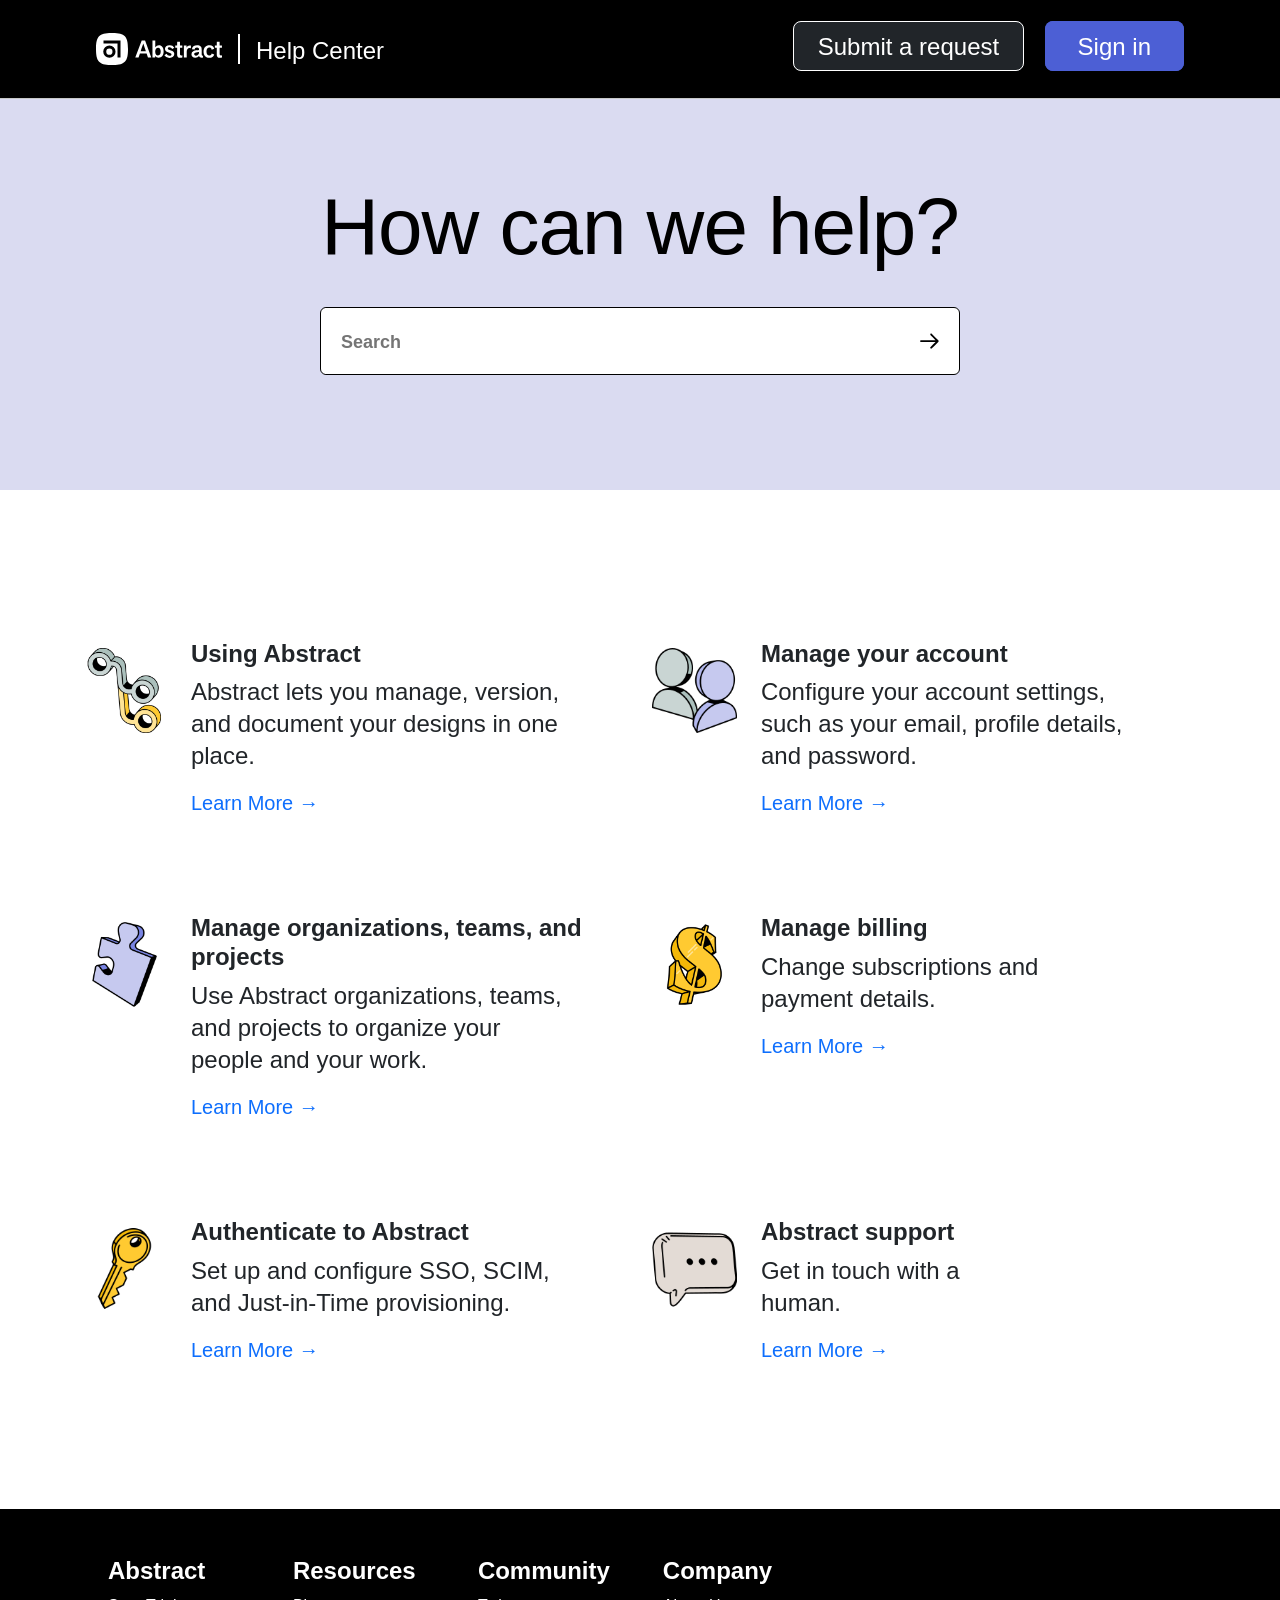
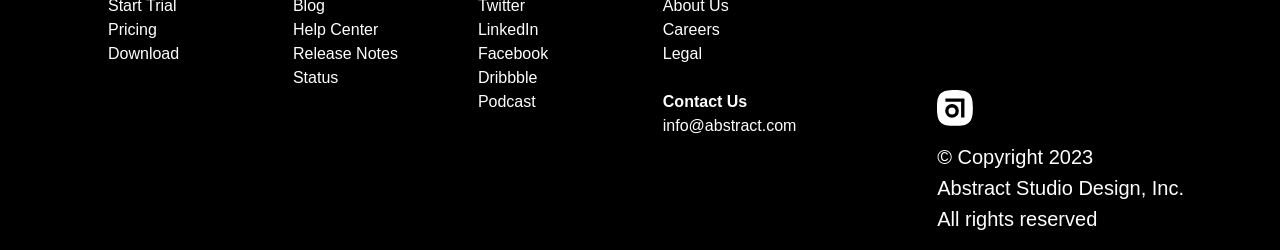
==== Abstract/index.html @ 1865569c "change project name" ====
<!DOCTYPE html>
<html lang="en">
  <head>
    <meta charset="UTF-8" />
    <link rel="stylesheet" href="style.css" />
    <link rel="stylesheet" href="bootstrap.min.css" />
    <link
      rel="stylesheet"
      href="https://cdnjs.cloudflare.com/ajax/libs/font-awesome/6.6.0/css/all.min.css"
      integrity="sha512-Kc323vGBEqzTmouAECnVceyQqyqdsSiqLQISBL29aUW4U/M7pSPA/gEUZQqv1cwx4OnYxTxve5UMg5GT6L4JJg=="
      crossorigin="anonymous"
      referrerpolicy="no-referrer"
    />
    <meta name="viewport" content="width=device-width, initial-scale=1.0" />
    <title>Abstract</title>
  </head>
  <body>
    <div class="header bg-black d-flex justify-content-between">
      <div class="d-flex align-items-center">
        <a href="" class="logo">
          <svg
            class="abstract-logo logo"
            xmlns="http://www.w3.org/2000/svg"
            viewBox="0 0 200 51"
            preserveAspectRatio="xMinYMid slice"
            style="width: 126px"
          >
            <g class="abstract-logo-mark" fill="#fff">
              <path
                d="M25.41 0C5.08 0 0 5.08 0 25.41s5.08 25.41 25.41 25.41 25.41-5.08 25.41-25.41S45.74 0 25.41 0zm-4.17 39.31A9.73 9.73 0 1 1 31 29.58a9.75 9.75 0 0 1-9.76 9.73zm17.67-.4h-4.77V16.67H11.91v-4.76h27z"
              ></path>
              <circle cx="21.24" cy="29.58" r="4.96"></circle>
            </g>
            <g class="abstract-logo-wordmark" fill="#fff">
              <path
                class="abstract-logo-letter-1"
                d="M70.9 28.81c2.37-6.59 3.32-9.26 4.19-12 1.26 3.92 2.56 7.58 4.08 12zM72.54 12L62.33 38.91h5.22l2.17-6.29h10.63l2.13 6.29h5.26L77.91 12z"
              ></path>
              <path
                class="abstract-logo-letter-2"
                d="M98.43 35.56c-2.82 0-4.46-2.33-4.46-6.37 0-3.62 1.91-5.9 4.61-5.9 2.55 0 4.12 2.32 4.12 6.13 0 4-1.64 6.14-4.27 6.14m-4.34-13.07V12h-4.46v26.9h4.27v-2.47a6.31 6.31 0 0 0 5.63 2.86c4.69 0 7.81-3.66 7.81-9.87s-2.85-9.87-7.31-9.87a7.3 7.3 0 0 0-5.94 2.94z"
              ></path>
              <path
                class="abstract-logo-letter-3"
                d="M116.71 22.8a4.77 4.77 0 0 1 4.29 2.67l3.32-2.25a8.44 8.44 0 0 0-7.48-3.82c-4.69 0-7.36 2.75-7.36 5.73s1.87 4.61 4.81 5.53l2 .65c2.86.91 3.51 1.45 3.51 2.71s-1.07 2-3 2a5.34 5.34 0 0 1-4.84-3.09l-3.47 2.29a9.35 9.35 0 0 0 8.12 4.27c4.73 0 7.67-2.56 7.67-6.07 0-3-1.91-4.61-5.26-5.68l-2-.61c-2.44-.76-3-1.3-3-2.44s.92-1.87 2.82-1.87"
              ></path>
              <path
                class="abstract-logo-letter-4"
                d="M133.3 23.52h3.7V20h-3.7v-6.2h-4.44l-.08 6.2h-3v3.57h3v10.4a5.92 5.92 0 0 0 1.07 4c.77.92 2 1.38 3.9 1.38a13.24 13.24 0 0 0 3.32-.43v-3.59a5.51 5.51 0 0 1-1.83.35c-1.38 0-1.94-.69-1.94-2.64z"
              ></path>
              <path
                class="abstract-logo-letter-5"
                d="M143.77 20h-4.27v19h4.5v-8.88a7.63 7.63 0 0 1 1-4.36 4.43 4.43 0 0 1 4-1.89 6.15 6.15 0 0 1 1.64.25V20a5.3 5.3 0 0 0-1.64-.3 5.44 5.44 0 0 0-5.26 3.18z"
              ></path>
              <path
                class="abstract-logo-letter-6"
                d="M163.54 30.93a5.57 5.57 0 0 1-.84 3 4.61 4.61 0 0 1-4 2c-2 0-2.9-1-2.9-2.4a2.34 2.34 0 0 1 1.64-2.33 18.72 18.72 0 0 1 6.07-1.15zm4.25-4c0-3-.4-4.54-1.58-5.65s-3.09-1.83-5.69-1.83c-4.85 0-7.91 2.29-8.21 6.42l4.28.38c.23-2.1 1.26-3.29 3.59-3.29a3.65 3.65 0 0 1 2.63.81 3 3 0 0 1 .73 2.29v1c-3 .19-6.68.72-8.55 1.56a5.25 5.25 0 0 0-3.48 5.08c0 3.4 2.45 5.57 5.92 5.57a7.63 7.63 0 0 0 6.22-2.71c.41 1.9 1.75 2.61 4.14 2.61a6.21 6.21 0 0 0 2-.31V36c-1.73.31-2-.7-2-2.18z"
              ></path>
              <path
                class="abstract-logo-letter-7"
                d="M175.35 29.31c0-4.23 2-6.17 4.57-6.17 1.8 0 3.17.84 3.7 3.35l4-1.37A7.33 7.33 0 0 0 180 19.4c-5.69 0-9.27 3.78-9.27 10s3.51 10.06 9 10.06c4.31 0 6.83-2.28 7.93-5.45l-4-1.37a3.51 3.51 0 0 1-3.7 3.09c-2.86-.01-4.61-2.22-4.61-6.42z"
              ></path>
              <path
                class="abstract-logo-letter-8"
                d="M196.23 23.52h3.67V20h-3.67v-6.2h-4.44l-.08 6.2h-3v3.57h3v10.4a5.92 5.92 0 0 0 1.07 4c.77.92 2 1.38 3.9 1.38a13.24 13.24 0 0 0 3.32-.43v-3.59a5.51 5.51 0 0 1-1.83.35c-1.38 0-1.94-.69-1.94-2.64z"
              ></path>
            </g>
          </svg>
        </a>
        <div class="separator ms-3"></div>
        <a href="" class="text-white d-inline fs-4 mt-1 ms-3 Help"
          >Help Center</a
        >
      </div>

      <div class="">
        <div class="d-none d-xl-block">
          <a href="" class="text-bg-dark px-4 rounded-3">Submit a request</a>
          <a href="" class="rounded-3 ms-3">Sign in</a>
        </div>
        <!-- <img
          src="img/search_24dp_5F6368_FILL0_wght400_GRAD0_opsz24.png"
          alt=""
          class="search-btn d-inline d-xl-none "
        /> -->
        <i
          class="fa-solid fa-magnifying-glass search-btn d-inline d-xl-none fa-xl"
          style="color: #ffffff"
        ></i>

        <i
          class="fa-solid fa-bars fa-xl menuBtn d-inline d-xl-none ms-2"
          style="color: #ffffff"
        ></i>
      </div>
    </div>
    <hr class="m-0 p-0" />
    <div
      class="text-white bg-black d-none flex-column justify-content-center align-items-center py-5 menu"
    >
      <a href="" class="line">Submit a request</a>

      <a href="" class="">Sign in</a>
    </div>

    <main>
      <div class="search-section d-flex flex-column align-items-center">
        <h1 class="fw-medium">How can we help?</h1>
        <div
          class="d-flex justify-content-around bg-white align-items-center pe-3 ps-1 rounded-2 mt-4 "
        >
          <input type="text" placeholder="Search" class="border-0 w-100 px-3" />
          <svg
            class="arrow-svg"
            version="1.1"
            id="Layer_1"
            xmlns="http://www.w3.org/2000/svg"
            xmlns:xlink="http://www.w3.org/1999/xlink"
            x="0px"
            y="0px"
            viewBox="0 0 612 792"
            style="enable-background: new 0 0 612 792"
            xml:space="preserve"
          >
            <g>
              <path
                d="M446.3,417.18c-3.38,0-5.35,0-7.31,0c-107.35,0-214.7-0.02-322.05,0.04c-5.82,0-11.25-0.71-15.99-4.44
                c-7.12-5.6-10.1-14.87-7.35-23.25c2.83-8.61,10.38-14.41,19.35-14.81c2-0.09,4-0.05,6-0.05c106.68,0,213.36,0,320.05,0
                c1.96,0,3.92,0,7.21,0c-2.05-2.19-3.29-3.59-4.61-4.92c-35.82-35.85-71.67-71.68-107.48-107.53c-8.92-8.93-10.77-18.21-5.61-27.49
                c6.34-11.4,21.01-14.53,31.38-6.64c1.85,1.41,3.53,3.05,5.17,4.7c48.34,48.32,96.66,96.66,144.99,145
                c12.49,12.5,12.49,23.74-0.01,36.25c-48.56,48.58-97.11,97.15-145.68,145.71c-8.95,8.94-18.17,10.82-27.48,5.69
                c-11.41-6.28-14.6-21-6.74-31.36c1.5-1.98,3.28-3.77,5.04-5.54c35.46-35.5,70.95-70.98,106.42-106.47
                C442.88,420.82,444.1,419.49,446.3,417.18z"
              ></path>
            </g>
          </svg>
        </div>
      </div>
      <div class="container">
        <div class="row">
          <div class="col-sm-12 col-md-6 d-flex align-items-start">
            <img src="img/icon-versions.png" alt="" class="mt-2" />
            <div class="ms-4">
              <h4 class="fw-bolder">Using Abstract</h4>
              <p class="">
                Abstract lets you manage, version, and document your designs in
                one place.
              </p>
              <a href="">Learn More →</a>
            </div>
          </div>
          <div class="col-sm-12 col-md-6 d-flex align-items-start">
            <img src="img/icon-account.png" alt="" class="mt-2" />
            <div class="ms-4">
              <h4 class="fw-bolder">Manage your account</h4>
              <p class="">
                Configure your account settings, such as your email, profile
                details, and password.
              </p>
              <a href="">Learn More →</a>
            </div>
          </div>
          <div class="col-sm-12 col-md-6 d-flex align-items-start">
            <img src="img/icon-organizations.png" alt="" class="mt-2" />
            <div class="ms-4">
              <h4 class="fw-bolder">
                Manage organizations, teams, and projects
              </h4>
              <p class="">
                Use Abstract organizations, teams, and projects to organize your
                people and your work.
              </p>
              <a href="">Learn More →</a>
            </div>
          </div>
          <div class="col-sm-12 col-md-6 d-flex align-items-start">
            <img src="img/icon-billing.png" alt="" class="mt-2" />
            <div class="ms-4">
              <h4 class="fw-bolder">Manage billing</h4>
              <p class="">Change subscriptions and payment details.</p>
              <a href="">Learn More →</a>
            </div>
          </div>
          <div class="col-sm-12 col-md-6 d-flex align-items-start">
            <img src="img/icon-authenticate.png" alt="" class="mt-2" />
            <div class="ms-4">
              <h4 class="fw-bolder">Authenticate to Abstract</h4>
              <p class="">
                Set up and configure SSO, SCIM, and Just-in-Time provisioning.
              </p>
              <a href="">Learn More →</a>
            </div>
          </div>
          <div class="col-sm-12 col-md-6 d-flex align-items-start">
            <img src="img/icon-comment.png" alt="" class="mt-2" />
            <div class="ms-4">
              <h4 class="fw-bolder">Abstract support</h4>
              <p class="">Get in touch with a human.</p>
              <a href="">Learn More →</a>
            </div>
          </div>
        </div>
      </div>
    </main>
    <footer
      class="footer bg-black mt-5 d-flex text-white justify-content-lg-between justify-content-md-center justify-content-sm-start"
    >
      <div class="d-flex" style="margin-bottom: 7rem">
        <div class="row ms-lg-0">
          <div
            class="column d-flex flex-column mt-5 col-md-6 col-xl-2 col-lg-2 col-sm-4 col-6"
            style=""
          >
            <h3>Abstract</h3>
            <a href="">Start Trial</a>
            <a href="">Pricing</a>
            <a href="">Download</a>
          </div>
          <div
            class="column d-flex flex-column mt-5 col-md-5 col-xl-2 col-lg-2 ms-xl-5 ms-lg-4 col-sm-4 col-6 ms-sm-2"
          >
            <h3>Resources</h3>
            <a href="">Blog</a>
            <a href="">Help Center</a>
            <a href="">Release Notes</a>
            <a href="">Status</a>
          </div>
          <div
            class="column d-flex flex-column mt-5 col-md-6 col-xl-2 col-lg-2 ms-xl-5 ms-lg-4 col-sm-4 col-6 ms-sm-2"
          >
            <h3>Community</h3>
            <a href="">Twitter</a>
            <a href="">LinkedIn</a>
            <a href="">Facebook</a>
            <a href="">Dribbble</a>
            <a href="">Podcast</a>
          </div>
          <div
            class="column d-flex flex-column mt-5 col-md-5 col-xl-2 col-lg-2 ms-xl-5 ms-lg-4 col-sm-4 col-6 ms-sm-2"
          >
            <h3>Company</h3>
            <a href="">About Us</a>
            <a href="">Careers</a>
            <a href="">Legal</a>
            <strong class="mt-4">Contact Us</strong>
            <a href="">info@abstract.com</a>
          </div>
        </div>
      </div>

      <div class="align-self-end copyright">
        <svg
          class="abstract-logo-footer"
          xmlns="http://www.w3.org/2000/svg"
          viewBox="0 0 200 51"
          preserveAspectRatio="xMinYMid slice"
          style="width: 36px; height: 36px"
        >
          <g class="abstract-logo-mark-footer" fill="#fff">
            <path
              d="M25.41 0C5.08 0 0 5.08 0 25.41s5.08 25.41 25.41 25.41 25.41-5.08 25.41-25.41S45.74 0 25.41 0zm-4.17 39.31A9.73 9.73 0 1 1 31 29.58a9.75 9.75 0 0 1-9.76 9.73zm17.67-.4h-4.77V16.67H11.91v-4.76h27z"
            ></path>
            <circle cx="21.24" cy="29.58" r="4.96"></circle>
          </g>
        </svg>
        <p class="mt-3">© Copyright 2023</p>
        <p>Abstract Studio Design, Inc.</p>
        <p class="">All rights reserved</p>
      </div>
    </footer>

    <script src="app.js"></script>
    <script src="bootstrap.bundle.min.js"></script>
  </body>
</html>
---- Abstract/style.css ----
*,
body {
  font-family: "GT America Standard", sans-serif;
}
.container .row div p {
  font-size: 24px;
  font-weight: 400;
  line-height: 32px;
  width: 85%;
}
.container .row div a {
  text-decoration: none;
  font-size: 20px;
  font-weight: 400;
}
.container .row div a:hover {
  text-decoration: underline;
}
.container .row div img {
  width: 84.94px;
  height: 84.94px;
}
.search-section {
  background-color: #dadbf1;
  padding-top: 80px;
  padding-bottom: 115px;
}
.container {
  margin-top: 150px;
}
.container .row div {
  margin-bottom: 3rem;
}
a {
  /* text-decoration: none !important; */
}
.search-section h1 {
  font-size: 80px;
  letter-spacing: -1px;
  color: #000000;
  font-family: "GT America Standard", sans-serif;
}
.arrow-svg {
  width: 28px;
  height: 36.23px;
}
svg:not(:root) {
  overflow: hidden;
}
.header {
  padding: 1.8rem 6rem;
}
.header div:last-child a:last-child {
  background-color: #4c5fd5;
  color: #fff;
  border: 1px solid #4c5fd5;
  transition: 0.4s ease;
  padding: 0.66rem 2rem;
}
.header div:last-child a {
  font-size: 24px;
}
.header div:last-child a:first-child {
  border: 1px solid white;
  padding: 0.66rem 0;
}
.header div:last-child a:last-child:hover {
  background-color: #fff;
  color: rgb(33, 37, 41);
  border: 1px solid #fff;
}
.search-section input:focus {
  outline: none;
  border: none;
}
.search-section div {
  border: 1px solid #000000;
  width: 53.4%;
}
.search-section div:hover {
  border-color: #4c5fd5;
}
.search-section div:hover .arrow-svg {
  fill: #4c5fd5;
}
.search-section input::placeholder {
  font-size: 18px;
  font-weight: 600;
}
.search-section input {
  font-size: 20px;
  font-weight: 400;
  padding-top: 1.127rem;
  padding-bottom: 1.127rem;
}
.column h3 {
  font-size: 24px;
}
.column a {
  color: white;
}
footer p {
  font-size: 20px;
  margin-top: -15px;
}
footer h3 {
  font-weight: bold;
}
footer .column:first-child {
  margin-left: 6rem;
}
.copyright {
  margin-right: 6rem;
}
@media only screen and (max-width: 991px) {
  footer .column:first-child {
    margin-left: 0rem;
  }
  .copyright {
    margin-right: 0;
  }
}
@media screen and (max-width: 768px) {
  .header {
    margin: 0 -67px;
  }
  .search-section h1 {
    font-size: 58px;
  }
  .search-section div {
    width: 100%;
  }
  .search-section {
    padding-left: 20px;
    padding-right: 20px;
  }
}

@media screen and (max-width: 500px) {
  .search-section h1 {
    font-size: 40px;
  }
}
@media screen and (max-width: 991px) and (min-width: 769px) {
  .search-section div {
    width: 75%;
  }
}
@media screen and (max-width: 1320px) and (min-width: 992px) {
  .search-section div {
    width: 50%;
  }
}

.menuBtn,
.search-btn {
  width: auto;
  height: 30px;
  cursor: pointer;
}
.header a {
  text-decoration: none !important;
}
.line {
  position: relative;
  display: inline-block;
}

.line::after {
  content: "";
  display: block;
  width: 250%;
  height: 1px;
  background-color: white;
  position: absolute;
  left: 50%;
  transform: translateX(-50%);
  margin: 15px 0;
}
.line,
.line + a {
  font-size: 24px;
  color: white; /* رنگ متن */
}
.line + a {
  margin-top: 35px;
}
.separator {
  width: 2px;
  background-color: white;
  height: 75%;
  display: inline-block;
}
.footer a {
  text-decoration: none;
}
.footer a:hover {
  text-decoration: underline;
}
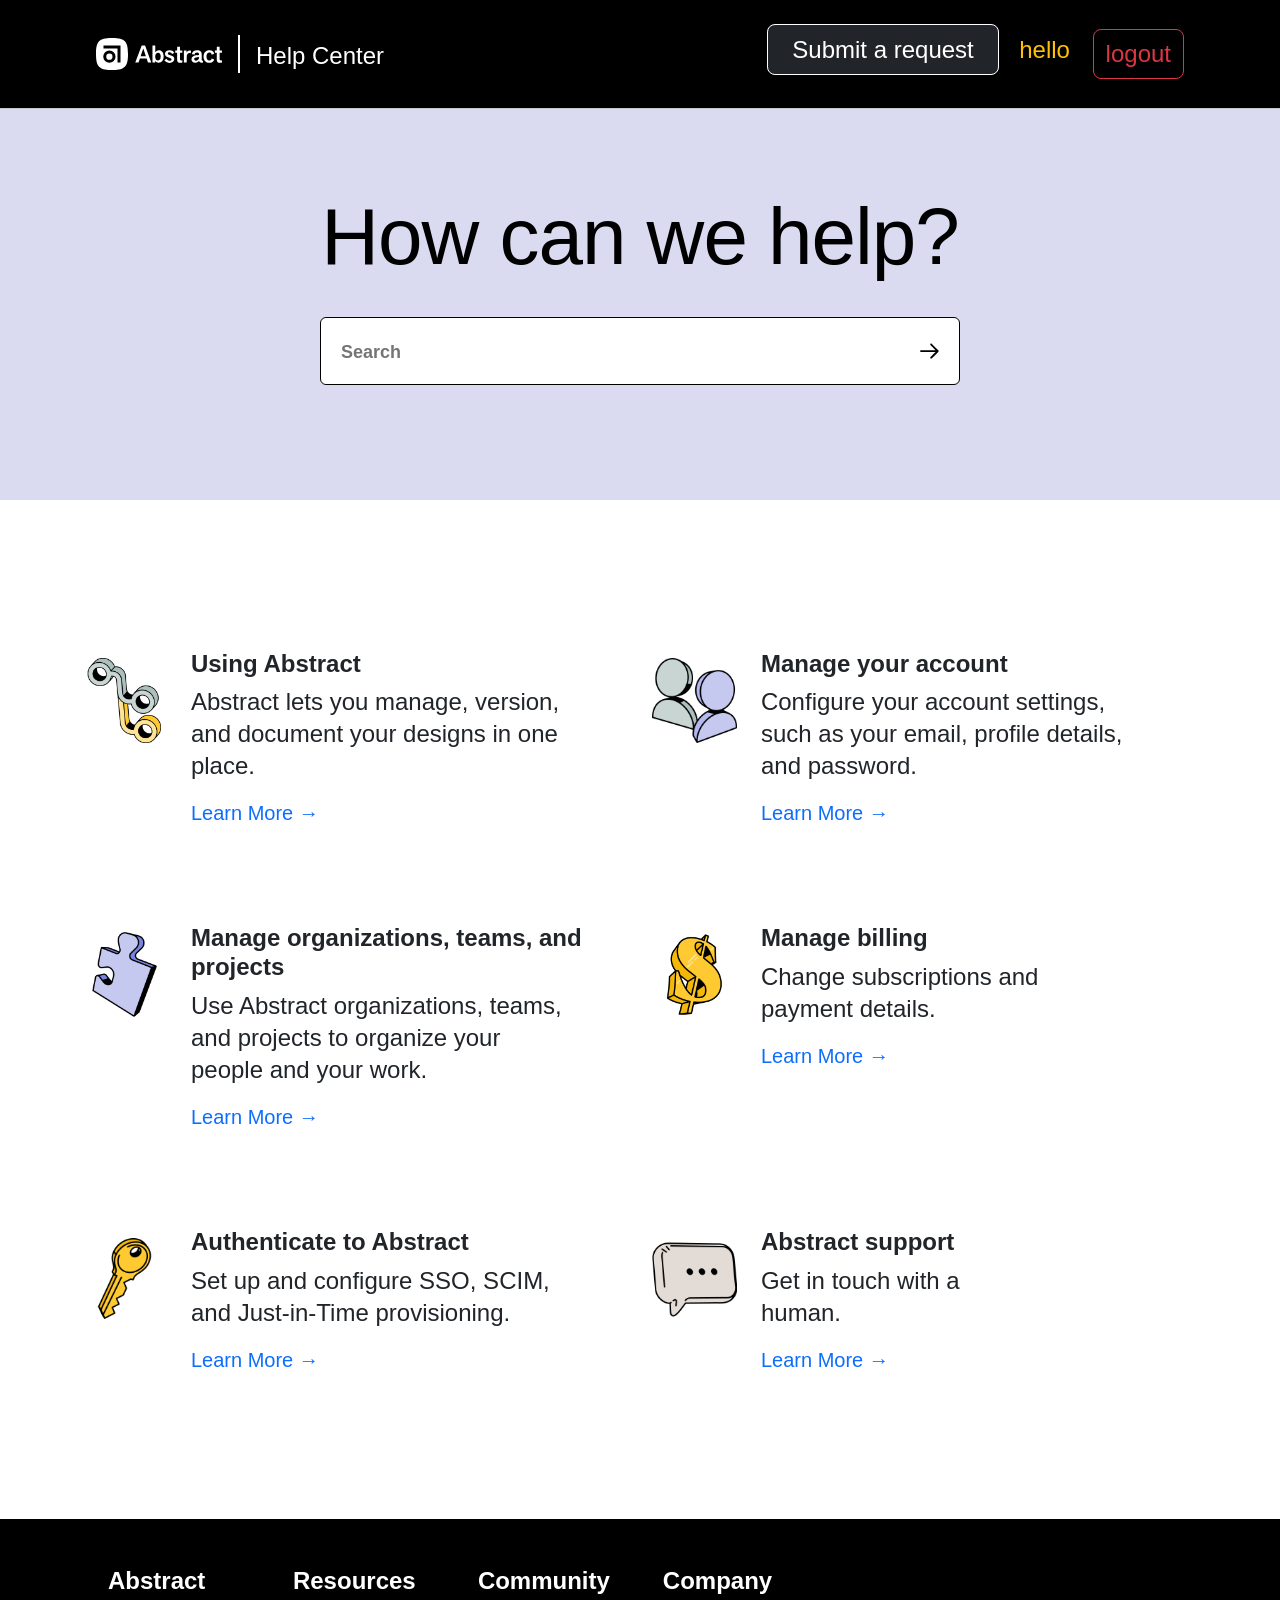
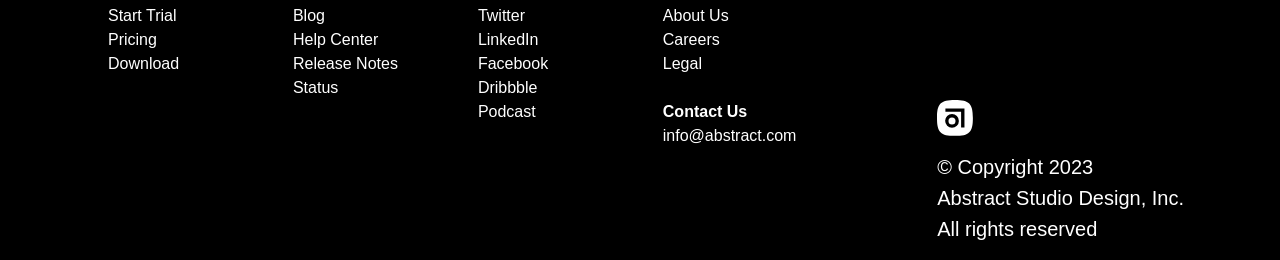
==== commit 5e63cd16: "Added registration and sign-in and log-out facilities" ====
--- a/Abstract/index.html
+++ b/Abstract/index.html
@@ -2,8 +2,8 @@
 <html lang="en">
   <head>
     <meta charset="UTF-8" />
-    <link rel="stylesheet" href="style.css" />
-    <link rel="stylesheet" href="bootstrap.min.css" />
+    <link rel="stylesheet" href="css/style.css" />
+    <link rel="stylesheet" href="css/bootstrap.min.css" />
     <link
       rel="stylesheet"
       href="https://cdnjs.cloudflare.com/ajax/libs/font-awesome/6.6.0/css/all.min.css"
@@ -76,13 +76,22 @@
       <div class="">
         <div class="d-none d-xl-block">
           <a href="" class="text-bg-dark px-4 rounded-3">Submit a request</a>
-          <a href="" class="rounded-3 ms-3">Sign in</a>
-        </div>
-        <!-- <img
-          src="img/search_24dp_5F6368_FILL0_wght400_GRAD0_opsz24.png"
-          alt=""
-          class="search-btn d-inline d-xl-none "
-        /> -->
+          <h6
+            class="d-inline text-warning ms-3"
+            style="font-size: 24px"
+            id="info"
+          >
+            hello
+          </h6>
+          <a
+            href="login.html"
+            class="rounded-3 ms-3  btn btn-outline-danger"
+            id="logout"
+            >logout</a
+          >
+          <a href="login.html" class="rounded-3 ms-3" id="signin">Sign in</a>
+        </div>
+
         <i
           class="fa-solid fa-magnifying-glass search-btn d-inline d-xl-none fa-xl"
           style="color: #ffffff"
@@ -107,7 +116,7 @@
       <div class="search-section d-flex flex-column align-items-center">
         <h1 class="fw-medium">How can we help?</h1>
         <div
-          class="d-flex justify-content-around bg-white align-items-center pe-3 ps-1 rounded-2 mt-4 "
+          class="d-flex justify-content-around bg-white align-items-center pe-3 ps-1 rounded-2 mt-4"
         >
           <input type="text" placeholder="Search" class="border-0 w-100 px-3" />
           <svg
@@ -269,7 +278,7 @@
       </div>
     </footer>
 
-    <script src="app.js"></script>
-    <script src="bootstrap.bundle.min.js"></script>
+    <script src="js/app.js"></script>
+    <script src="js/bootstrap.bundle.min.js"></script>
   </body>
 </html>
--- a/Abstract/css/style.css
+++ b/Abstract/css/style.css
@@ -0,0 +1,199 @@
+*,
+body {
+  font-family: "GT America Standard", sans-serif;
+}
+.container .row div p {
+  font-size: 24px;
+  font-weight: 400;
+  line-height: 32px;
+  width: 85%;
+}
+.container .row div a {
+  text-decoration: none;
+  font-size: 20px;
+  font-weight: 400;
+}
+.container .row div a:hover {
+  text-decoration: underline;
+}
+.container .row div img {
+  width: 84.94px;
+  height: 84.94px;
+}
+.search-section {
+  background-color: #dadbf1;
+  padding-top: 80px;
+  padding-bottom: 115px;
+}
+.container {
+  margin-top: 150px;
+}
+.container .row div {
+  margin-bottom: 3rem;
+}
+a {
+  /* text-decoration: none !important; */
+}
+.search-section h1 {
+  font-size: 80px;
+  letter-spacing: -1px;
+  color: #000000;
+  font-family: "GT America Standard", sans-serif;
+}
+.arrow-svg {
+  width: 28px;
+  height: 36.23px;
+}
+svg:not(:root) {
+  overflow: hidden;
+}
+.header {
+  padding: 1.8rem 6rem;
+}
+.header div:last-child a:last-child {
+  background-color: #4c5fd5;
+  color: #fff;
+  border: 1px solid #4c5fd5;
+  transition: 0.4s ease;
+  padding: 0.66rem 2rem;
+}
+.header div:last-child a {
+  font-size: 24px;
+}
+.header div:last-child a:first-child {
+  border: 1px solid white;
+  padding: 0.66rem 0;
+}
+.header div:last-child a:last-child:hover {
+  background-color: #fff;
+  color: rgb(33, 37, 41);
+  border: 1px solid #fff;
+}
+.search-section input:focus {
+  outline: none;
+  border: none;
+}
+.search-section div {
+  border: 1px solid #000000;
+  width: 53.4%;
+}
+.search-section div:hover {
+  border-color: #4c5fd5;
+}
+.search-section div:hover .arrow-svg {
+  fill: #4c5fd5;
+}
+.search-section input::placeholder {
+  font-size: 18px;
+  font-weight: 600;
+}
+.search-section input {
+  font-size: 20px;
+  font-weight: 400;
+  padding-top: 1.127rem;
+  padding-bottom: 1.127rem;
+}
+.column h3 {
+  font-size: 24px;
+}
+.column a {
+  color: white;
+}
+footer p {
+  font-size: 20px;
+  margin-top: -15px;
+}
+footer h3 {
+  font-weight: bold;
+}
+footer .column:first-child {
+  margin-left: 6rem;
+}
+.copyright {
+  margin-right: 6rem;
+}
+@media only screen and (max-width: 991px) {
+  footer .column:first-child {
+    margin-left: 0rem;
+  }
+  .copyright {
+    margin-right: 0;
+  }
+}
+@media screen and (max-width: 768px) {
+  .header {
+    margin: 0 -67px;
+  }
+  .search-section h1 {
+    font-size: 58px;
+  }
+  .search-section div {
+    width: 100%;
+  }
+  .search-section {
+    padding-left: 20px;
+    padding-right: 20px;
+  }
+}
+
+@media screen and (max-width: 500px) {
+  .search-section h1 {
+    font-size: 40px;
+  }
+}
+@media screen and (max-width: 991px) and (min-width: 769px) {
+  .search-section div {
+    width: 75%;
+  }
+}
+@media screen and (max-width: 1320px) and (min-width: 992px) {
+  .search-section div {
+    width: 50%;
+  }
+}
+
+.menuBtn,
+.search-btn {
+  width: auto;
+  height: 30px;
+  cursor: pointer;
+}
+.header a {
+  text-decoration: none !important;
+}
+.line {
+  position: relative;
+  display: inline-block;
+}
+
+.line::after {
+  content: "";
+  display: block;
+  width: 250%;
+  height: 1px;
+  background-color: white;
+  position: absolute;
+  left: 50%;
+  transform: translateX(-50%);
+  margin: 15px 0;
+}
+.line,
+.line + a {
+  font-size: 24px;
+  color: white; /* رنگ متن */
+}
+.line + a {
+  margin-top: 35px;
+}
+.separator {
+  width: 2px;
+  background-color: white;
+  height: 75%;
+  display: inline-block;
+}
+.footer a {
+  text-decoration: none;
+}
+.footer a:hover {
+  text-decoration: underline;
+}
